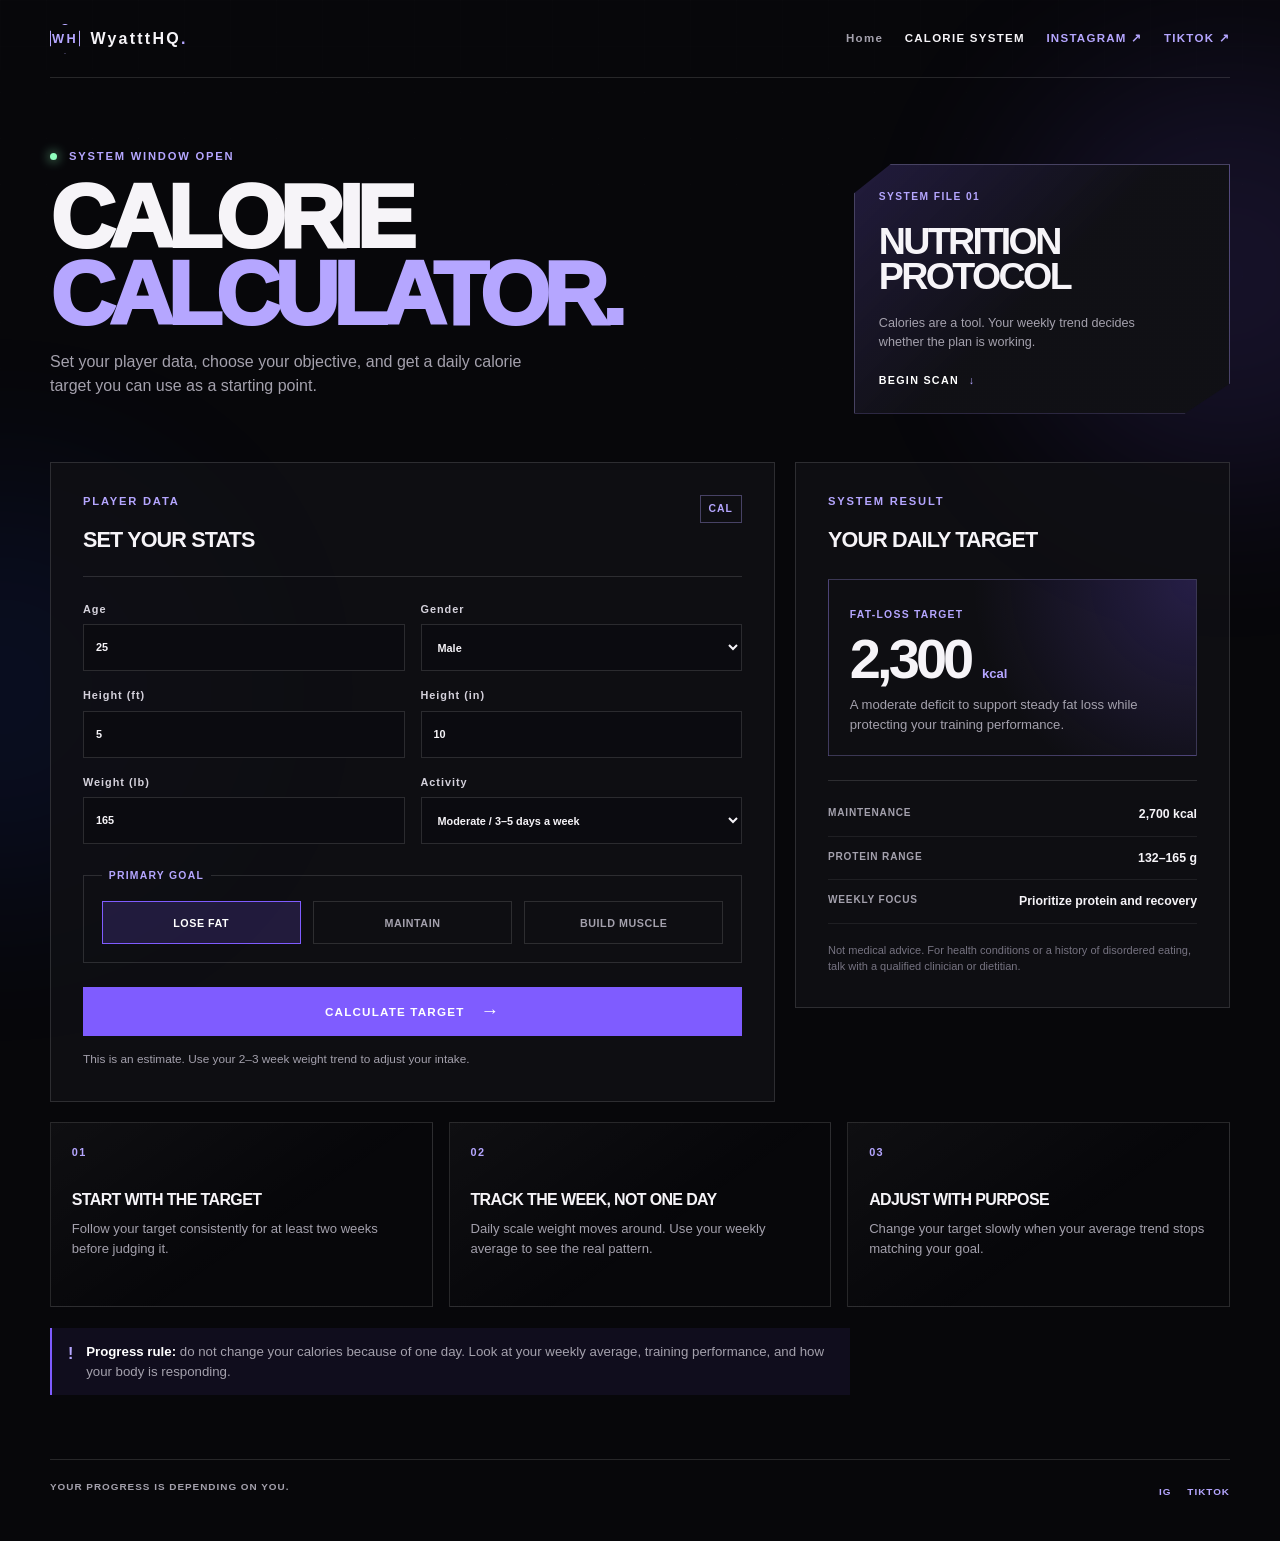
==== wyattthq/WyattHQ_Web/calculator.html @ 042cffc5 "Add files via upload" ====
<!DOCTYPE html>
<html lang="en">
<head>
  <meta charset="UTF-8" />
  <meta name="viewport" content="width=device-width, initial-scale=1.0" />
  <meta name="description" content="A responsive Solo Leveling-inspired calorie calculator." />
  <title>WyatttHQ | Calorie System</title>
  <link rel="stylesheet" href="style.css" />
</head>
<body class="calculator-system-page">
  <div class="page-glow glow-one"></div>
  <div class="page-glow glow-two"></div>

  <header class="site-header">
    <a class="brand" href="index.html" aria-label="WyatttHQ home">
      <span class="brand-mark">WH</span>
      <span>WyatttHQ<span class="brand-dot">.</span></span>
    </a>

    <button class="menu-button" id="menuButton" aria-label="Open navigation" aria-expanded="false">
      <span></span><span></span><span></span>
    </button>

    <nav class="main-nav" id="mainNav" aria-label="Main navigation">
      <a class="nav-link" href="index.html">Home</a>
      <a class="nav-link active" href="calculator.html">CALORIE SYSTEM</a>
      <a class="nav-link social-link" href="https://www.instagram.com/wyattt.hq/" target="_blank" rel="noreferrer">INSTAGRAM ↗</a>
      <a class="nav-link social-link" href="https://www.tiktok.com/@wyattt.hq" target="_blank" rel="noreferrer">TIKTOK ↗</a>
    </nav>
  </header>

  <main>
    <section class="page-section calculator-page" id="calculator">
      <div class="calculator-page-header">
        <div class="calculator-intro">
          <p class="eyebrow"><span class="status-dot"></span> SYSTEM WINDOW OPEN</p>
          <h1>CALORIE<br /><span>CALCULATOR.</span></h1>
          <p>Set your player data, choose your objective, and get a daily calorie target you can use as a starting point.</p>
        </div>

        <aside class="system-file-card" aria-label="Calorie system summary">
          <span class="system-file-label">SYSTEM FILE 01</span>
          <strong>NUTRITION<br />PROTOCOL</strong>
          <p>Calories are a tool. Your weekly trend decides whether the plan is working.</p>
          <a href="#calculatorForm">BEGIN SCAN <span>↓</span></a>
        </aside>
      </div>

      <div class="calculator-layout">
        <form class="calculator-form" id="calorieForm">
          <div class="form-title-row">
            <div>
              <p class="small-label">PLAYER DATA</p>
              <h2>SET YOUR STATS</h2>
            </div>
            <span class="form-level">CAL</span>
          </div>

          <div class="form-grid" id="calculatorForm">
            <label>
              Age
              <input type="number" id="age" min="15" max="80" value="25" required />
            </label>

            <label>
              Gender
              <select id="gender" required>
                <option value="male">Male</option>
                <option value="female">Female</option>
              </select>
            </label>

            <label>
              Height (ft)
              <input type="number" id="heightFeet" min="3" max="8" value="5" required />
            </label>

            <label>
              Height (in)
              <input type="number" id="heightInches" min="0" max="11" value="10" required />
            </label>

            <label>
              Weight (lb)
              <input type="number" id="weight" min="70" max="700" value="165" required />
            </label>

            <label>
              Activity
              <select id="activity" required>
                <option value="1.2">Low / little exercise</option>
                <option value="1.375">Light / 1–3 days a week</option>
                <option value="1.55" selected>Moderate / 3–5 days a week</option>
                <option value="1.725">High / 6–7 days a week</option>
                <option value="1.9">Very high / hard training job</option>
              </select>
            </label>
          </div>

          <fieldset class="goal-fieldset">
            <legend>PRIMARY GOAL</legend>
            <label class="goal-option">
              <input type="radio" name="goal" value="cut" checked />
              <span>LOSE FAT</span>
            </label>
            <label class="goal-option">
              <input type="radio" name="goal" value="maintain" />
              <span>MAINTAIN</span>
            </label>
            <label class="goal-option">
              <input type="radio" name="goal" value="bulk" />
              <span>BUILD MUSCLE</span>
            </label>
          </fieldset>

          <button class="primary-button calculate-button" type="submit">CALCULATE TARGET <span>→</span></button>
          <p class="form-note">This is an estimate. Use your 2–3 week weight trend to adjust your intake.</p>
        </form>

        <aside class="results-panel" aria-live="polite">
          <p class="small-label">SYSTEM RESULT</p>
          <h2>YOUR DAILY TARGET</h2>

          <div class="result-main">
            <span id="goalName">FAT-LOSS TARGET</span>
            <strong><span id="calorieResult">2,100</span> <small>kcal</small></strong>
            <p id="goalDescription">A steady deficit designed to support fat loss while keeping performance in mind.</p>
          </div>

          <div class="result-divider"></div>

          <div class="result-list">
            <div>
              <span>MAINTENANCE</span>
              <strong id="maintenanceResult">2,600 kcal</strong>
            </div>
            <div>
              <span>PROTEIN RANGE</span>
              <strong id="proteinResult">132–165 g</strong>
            </div>
            <div>
              <span>WEEKLY FOCUS</span>
              <strong id="weeklyFocus">Move with intent</strong>
            </div>
          </div>

          <p class="disclaimer">Not medical advice. For health conditions or a history of disordered eating, talk with a qualified clinician or dietitian.</p>
        </aside>
      </div>

      <section class="system-guide" aria-label="How to use the calorie system">
        <article>
          <span>01</span>
          <h2>START WITH THE TARGET</h2>
          <p>Follow your target consistently for at least two weeks before judging it.</p>
        </article>
        <article>
          <span>02</span>
          <h2>TRACK THE WEEK, NOT ONE DAY</h2>
          <p>Daily scale weight moves around. Use your weekly average to see the real pattern.</p>
        </article>
        <article>
          <span>03</span>
          <h2>ADJUST WITH PURPOSE</h2>
          <p>Change your target slowly when your average trend stops matching your goal.</p>
        </article>
      </section>

      <section class="calculator-tip">
        <span class="tip-icon">!</span>
        <p><strong>Progress rule:</strong> do not change your calories because of one day. Look at your weekly average, training performance, and how your body is responding.</p>
      </section>
    </section>
  </main>

  <footer class="site-footer">
    <p>YOUR PROGRESS IS DEPENDING ON YOU.</p>
    <div>
      <a href="https://www.instagram.com/wyattt.hq/" target="_blank" rel="noreferrer">IG</a>
      <a href="https://www.tiktok.com/@wyattt.hq" target="_blank" rel="noreferrer">TIKTOK</a>
    </div>
  </footer>

  <script src="script.js"></script>
</body>
</html>
---- wyattthq/WyattHQ_Web/style.css ----
:root {
  --bg: #07070a;
  --panel: #101015;
  --panel-soft: #17171e;
  --line: rgba(255, 255, 255, 0.13);
  --text: #f6f4f8;
  --muted: #a4a1ad;
  --accent: #7f5cff;
  --accent-light: #b5a6ff;
  --danger: #ff5c7c;
  --max-width: 1180px;
}

* { box-sizing: border-box; }

html { scroll-behavior: smooth; }

body {
  margin: 0;
  min-width: 320px;
  background: var(--bg);
  color: var(--text);
  font-family: Arial, Helvetica, sans-serif;
  line-height: 1.5;
  overflow-x: hidden;
}

body::before {
  content: "";
  position: fixed;
  inset: 0;
  pointer-events: none;
  opacity: 0.14;
  background-image:
    linear-gradient(rgba(255, 255, 255, 0.06) 1px, transparent 1px),
    linear-gradient(90deg, rgba(255, 255, 255, 0.06) 1px, transparent 1px);
  background-size: 46px 46px;
  mask-image: linear-gradient(to bottom, black, transparent 78%);
}

.page-glow {
  position: fixed;
  width: 420px;
  height: 420px;
  border-radius: 50%;
  filter: blur(95px);
  pointer-events: none;
  opacity: 0.13;
  z-index: -1;
}

.glow-one { background: var(--accent); top: 4rem; right: -10rem; }
.glow-two { background: #2859ff; bottom: 0; left: -13rem; opacity: 0.09; }

a { color: inherit; text-decoration: none; }
button, input, select { font: inherit; }

.site-header {
  width: min(calc(100% - 3rem), var(--max-width));
  min-height: 78px;
  margin: 0 auto;
  display: flex;
  align-items: center;
  justify-content: space-between;
  border-bottom: 1px solid var(--line);
  position: relative;
  z-index: 10;
}

.brand {
  display: inline-flex;
  align-items: center;
  gap: 0.65rem;
  font-size: 1rem;
  font-weight: 900;
  letter-spacing: 0.14em;
}

.brand-mark {
  display: grid;
  place-items: center;
  width: 30px;
  height: 30px;
  border: 1px solid var(--accent-light);
  color: var(--accent-light);
  clip-path: polygon(50% 0, 100% 25%, 100% 75%, 50% 100%, 0 75%, 0 25%);
  font-size: 0.8rem;
}

.brand-dot { color: var(--accent-light); }

.main-nav { display: flex; align-items: center; gap: 1.35rem; }

.nav-link {
  color: var(--muted);
  font-size: 0.72rem;
  font-weight: 800;
  letter-spacing: 0.11em;
  transition: color 0.2s ease;
}

.nav-link:hover, .nav-link.active { color: var(--text); }
.social-link { color: var(--accent-light); }

.menu-button {
  display: none;
  border: 0;
  background: transparent;
  padding: 0.4rem;
  cursor: pointer;
}
.menu-button span { display: block; width: 24px; height: 2px; margin: 4px 0; background: var(--text); }

main { width: min(calc(100% - 3rem), var(--max-width)); margin: 0 auto; }

.page-section { min-height: calc(100vh - 140px); padding: 4.5rem 0 4rem; }

.hero-grid {
  min-height: 595px;
  display: grid;
  grid-template-columns: 1fr 0.85fr;
  gap: clamp(2rem, 5vw, 7rem);
  align-items: center;
}

.eyebrow, .small-label {
  color: var(--accent-light);
  margin: 0 0 1rem;
  font-size: 0.7rem;
  line-height: 1.2;
  font-weight: 800;
  letter-spacing: 0.16em;
}

.status-dot {
  display: inline-block;
  width: 7px;
  height: 7px;
  margin-right: 0.45rem;
  border-radius: 50%;
  background: #8fffbd;
  box-shadow: 0 0 12px #8fffbd;
}

h1, h2, h3, p { margin-top: 0; }

h1 {
  margin-bottom: 1.35rem;
  font-size: clamp(3rem, 7vw, 6rem);
  line-height: 0.86;
  letter-spacing: -0.07em;
  font-weight: 950;
}

h1 span { color: var(--accent-light); }

.hero-text, .calculator-intro > p:not(.eyebrow) {
  max-width: 480px;
  color: var(--muted);
  font-size: 1rem;
}

.hero-actions { display: flex; align-items: center; gap: 1.3rem; margin: 2.2rem 0 2.5rem; flex-wrap: wrap; }

.primary-button {
  display: inline-flex;
  align-items: center;
  gap: 1rem;
  border: 1px solid var(--accent);
  background: var(--accent);
  color: white;
  padding: 0.92rem 1.1rem;
  cursor: pointer;
  font-weight: 900;
  font-size: 0.73rem;
  letter-spacing: 0.1em;
  transition: transform 0.2s ease, background 0.2s ease;
}

.primary-button span { font-size: 1.15rem; line-height: 0; }
.primary-button:hover { transform: translateY(-2px); background: #6e4aef; }

.text-button { color: var(--muted); font-weight: 800; font-size: 0.75rem; letter-spacing: 0.08em; }
.text-button span { color: var(--accent-light); margin-left: 0.35rem; }

.quick-stats { display: flex; gap: 0.75rem; flex-wrap: wrap; }
.stat-card { border-left: 1px solid var(--accent); padding: 0.1rem 1rem; min-width: 112px; }
.stat-number { display: block; font-size: 1.2rem; font-weight: 900; }
.stat-label { display: block; color: var(--muted); font-size: 0.63rem; font-weight: 800; letter-spacing: 0.09em; line-height: 1.35; }

.hero-visual { position: relative; min-height: 520px; display: flex; align-items: end; justify-content: center; }

.image-frame {
  width: min(100%, 390px);
  height: 510px;
  overflow: hidden;
  position: relative;
  border: 1px solid rgba(181, 166, 255, 0.28);
  background: linear-gradient(160deg, #12121b, #050506);
  clip-path: polygon(9% 0, 100% 0, 100% 89%, 89% 100%, 0 100%, 0 10%);
}

.image-frame::after {
  content: "";
  position: absolute;
  inset: 0;
  background: linear-gradient(to top, rgba(7, 7, 10, 0.9), rgba(7, 7, 10, 0.05) 60%);
}

.image-frame img { width: 100%; height: 100%; object-fit: cover; object-position: center; filter: contrast(1.08) saturate(0.85); }

.photo-label { position: absolute; bottom: 1.8rem; left: 2rem; z-index: 2; margin: 0; color: #ded9ff; font-size: 0.65rem; font-weight: 800; letter-spacing: 0.13em; line-height: 1.5; }
.photo-label strong { color: white; font-size: 0.85rem; }

.rank-badge {
  position: absolute;
  right: -0.6rem;
  top: 1.4rem;
  display: flex;
  flex-direction: column;
  align-items: center;
  justify-content: center;
  width: 76px;
  height: 84px;
  background: var(--accent);
  clip-path: polygon(50% 0, 100% 22%, 100% 78%, 50% 100%, 0 78%, 0 22%);
  box-shadow: 0 0 35px rgba(127, 92, 255, 0.5);
}
.rank-badge span { font-size: 0.6rem; font-weight: 900; letter-spacing: 0.12em; }
.rank-badge strong { font-size: 2.25rem; line-height: 0.8; }

.mission-section { padding-top: 5rem; }
.section-heading { display: flex; align-items: end; justify-content: space-between; gap: 2rem; margin-bottom: 1.5rem; }
.section-heading h2 { margin-bottom: 0; font-size: clamp(1.85rem, 4vw, 3rem); letter-spacing: -0.06em; }

.mission-grid { display: grid; grid-template-columns: repeat(3, 1fr); gap: 1rem; }
.mission-card { min-height: 190px; padding: 1.4rem; border: 1px solid var(--line); background: linear-gradient(135deg, rgba(255, 255, 255, 0.035), transparent); }
.mission-number { display: block; color: var(--accent-light); margin-bottom: 2rem; font-size: 0.75rem; font-weight: 900; letter-spacing: 0.11em; }
.mission-card h3 { margin-bottom: 0.65rem; font-size: 1.4rem; letter-spacing: -0.05em; }
.mission-card p { color: var(--muted); font-size: 0.9rem; margin-bottom: 0; }

.calculator-intro { max-width: 690px; margin-bottom: 3rem; }
.calculator-intro h1 { margin-bottom: 1rem; }

.calculator-layout { display: grid; grid-template-columns: minmax(0, 1.25fr) minmax(285px, 0.75fr); gap: 1.25rem; align-items: start; }
.calculator-form, .results-panel { border: 1px solid var(--line); background: rgba(16, 16, 21, 0.84); }
.calculator-form { padding: clamp(1.3rem, 3vw, 2rem); }
.results-panel { padding: clamp(1.3rem, 3vw, 2rem); position: sticky; top: 1rem; }

.form-title-row { display: flex; justify-content: space-between; gap: 1rem; align-items: start; border-bottom: 1px solid var(--line); padding-bottom: 1.2rem; margin-bottom: 1.5rem; }
.form-title-row h2, .results-panel h2 { margin-bottom: 0; font-size: 1.35rem; letter-spacing: -0.04em; }
.form-level { color: var(--accent-light); padding: 0.35rem 0.5rem; border: 1px solid rgba(181, 166, 255, 0.35); font-size: 0.65rem; font-weight: 900; letter-spacing: 0.1em; }

.form-grid { display: grid; grid-template-columns: repeat(2, 1fr); gap: 1rem; }
.form-grid label { color: #d5d2dc; font-size: 0.68rem; font-weight: 800; letter-spacing: 0.09em; }

input, select {
  display: block;
  width: 100%;
  margin-top: 0.45rem;
  min-height: 47px;
  padding: 0.65rem 0.75rem;
  border: 1px solid var(--line);
  border-radius: 0;
  outline: none;
  color: var(--text);
  background: #0b0b10;
}
input:focus, select:focus { border-color: var(--accent-light); box-shadow: 0 0 0 3px rgba(127, 92, 255, 0.14); }
select { appearance: auto; }

.goal-fieldset { margin: 1.5rem 0; padding: 1.1rem; border: 1px solid var(--line); }
.goal-fieldset legend { padding: 0 0.45rem; color: var(--accent-light); font-size: 0.65rem; font-weight: 900; letter-spacing: 0.12em; }
.goal-fieldset { display: grid; grid-template-columns: repeat(3, 1fr); gap: 0.75rem; }
.goal-option { position: relative; cursor: pointer; }
.goal-option input { position: absolute; opacity: 0; pointer-events: none; }
.goal-option span { display: block; border: 1px solid var(--line); padding: 0.78rem 0.55rem; text-align: center; color: var(--muted); font-size: 0.67rem; font-weight: 900; letter-spacing: 0.05em; }
.goal-option input:checked + span { color: white; border-color: var(--accent); background: rgba(127, 92, 255, 0.18); }

.calculate-button { width: 100%; justify-content: center; }
.form-note { margin: 0.95rem 0 0; color: var(--muted); font-size: 0.74rem; }

.result-main { margin-top: 1.4rem; padding: 1.3rem; border: 1px solid rgba(181, 166, 255, 0.28); background: radial-gradient(circle at 100% 0, rgba(127, 92, 255, 0.22), transparent 55%); }
.result-main > span { color: var(--accent-light); font-size: 0.65rem; font-weight: 900; letter-spacing: 0.12em; }
.result-main strong { display: block; margin: 0.4rem 0 0.5rem; font-size: clamp(2.35rem, 5vw, 3.5rem); line-height: 1; letter-spacing: -0.07em; }
.result-main small { color: var(--accent-light); font-size: 0.82rem; letter-spacing: 0; }
.result-main p { margin: 0; color: var(--muted); font-size: 0.82rem; }
.result-divider { height: 1px; background: var(--line); margin: 1.5rem 0 0.75rem; }
.result-list > div { display: flex; gap: 1rem; justify-content: space-between; padding: 0.75rem 0; border-bottom: 1px solid rgba(255, 255, 255, 0.07); }
.result-list span { color: var(--muted); font-size: 0.63rem; font-weight: 800; letter-spacing: 0.08em; }
.result-list strong { font-size: 0.77rem; text-align: right; }
.disclaimer { margin: 1.15rem 0 0; color: #767381; font-size: 0.69rem; }

.calculator-tip { display: flex; align-items: start; gap: 0.8rem; max-width: 800px; margin-top: 1.35rem; border-left: 2px solid var(--accent); padding: 0.85rem 1rem; background: rgba(127, 92, 255, 0.08); }
.calculator-tip p { margin: 0; color: var(--muted); font-size: 0.83rem; }
.calculator-tip strong { color: white; }
.tip-icon { color: var(--accent-light); font-weight: 900; }

.site-footer { width: min(calc(100% - 3rem), var(--max-width)); margin: 0 auto; display: flex; align-items: center; justify-content: space-between; gap: 1rem; padding: 1.25rem 0 2.25rem; border-top: 1px solid var(--line); color: var(--muted); font-size: 0.62rem; font-weight: 800; letter-spacing: 0.1em; }
.site-footer div { display: flex; gap: 1rem; }
.site-footer a { color: var(--accent-light); }

@media (max-width: 820px) {
  .site-header { width: min(calc(100% - 2rem), var(--max-width)); min-height: 68px; }
  main, .site-footer { width: min(calc(100% - 2rem), var(--max-width)); }
  .menu-button { display: block; }
  .main-nav { display: none; position: absolute; top: 67px; right: 0; left: 0; padding: 1rem; flex-direction: column; align-items: stretch; background: #111116; border: 1px solid var(--line); }
  .main-nav.open { display: flex; }
  .nav-link { padding: 0.65rem; }
  .hero-grid { grid-template-columns: 1fr; min-height: auto; gap: 2rem; }
  .hero-copy { padding-top: 1rem; }
  .hero-visual { min-height: auto; }
  .image-frame { height: min(500px, 120vw); }
  .calculator-layout { grid-template-columns: 1fr; }
  .results-panel { position: static; }
}

@media (max-width: 560px) {
  .page-section { padding-top: 3rem; }
  .hero-actions { align-items: stretch; gap: 1rem; }
  .primary-button, .text-button { width: 100%; justify-content: center; }
  .text-button { padding: 0.4rem; }
  .quick-stats { display: grid; grid-template-columns: repeat(3, 1fr); gap: 0.4rem; }
  .stat-card { min-width: 0; padding: 0.1rem 0.55rem; }
  .stat-number { font-size: 1rem; }
  .stat-label { font-size: 0.56rem; }
  .rank-badge { right: -0.45rem; top: 1rem; width: 65px; height: 72px; }
  .mission-grid { grid-template-columns: 1fr; }
  .mission-card { min-height: auto; }
  .section-heading { display: block; }
  .form-grid { grid-template-columns: 1fr; }
  .goal-fieldset { grid-template-columns: 1fr; }
  .site-footer { align-items: flex-start; flex-direction: column; }
}


/* Separate calculator.html page */
.calculator-page-header {
  display: grid;
  grid-template-columns: minmax(0, 1fr) minmax(260px, 0.48fr);
  gap: 1.25rem;
  align-items: end;
  margin-bottom: 3rem;
}

.calculator-page-header .calculator-intro { margin-bottom: 0; }

.system-file-card {
  min-height: 250px;
  display: flex;
  flex-direction: column;
  align-items: flex-start;
  justify-content: space-between;
  padding: 1.5rem;
  border: 1px solid rgba(181, 166, 255, 0.33);
  background:
    linear-gradient(135deg, rgba(127, 92, 255, 0.18), rgba(16, 16, 21, 0.95) 50%),
    rgba(16, 16, 21, 0.84);
  clip-path: polygon(10% 0, 100% 0, 100% 88%, 88% 100%, 0 100%, 0 12%);
}

.system-file-label {
  color: var(--accent-light);
  font-size: 0.64rem;
  font-weight: 900;
  letter-spacing: 0.14em;
}

.system-file-card strong {
  font-size: clamp(1.6rem, 3vw, 2.35rem);
  line-height: 0.93;
  letter-spacing: -0.07em;
}

.system-file-card p {
  max-width: 260px;
  margin-bottom: 0;
  color: var(--muted);
  font-size: 0.79rem;
}

.system-file-card a {
  color: white;
  font-size: 0.67rem;
  font-weight: 900;
  letter-spacing: 0.12em;
}

.system-file-card a span { color: var(--accent-light); margin-left: 0.35rem; }

.system-guide {
  display: grid;
  grid-template-columns: repeat(3, 1fr);
  gap: 1rem;
  margin-top: 1.25rem;
}

.system-guide article {
  min-height: 185px;
  padding: 1.3rem;
  border: 1px solid var(--line);
  background: linear-gradient(145deg, rgba(255,255,255,0.035), transparent 60%);
}

.system-guide span {
  display: block;
  margin-bottom: 2rem;
  color: var(--accent-light);
  font-size: 0.68rem;
  font-weight: 900;
  letter-spacing: 0.13em;
}

.system-guide h2 {
  margin-bottom: 0.7rem;
  font-size: 1rem;
  line-height: 1;
  letter-spacing: -0.04em;
}

.system-guide p {
  margin-bottom: 0;
  color: var(--muted);
  font-size: 0.82rem;
}

@media (max-width: 820px) {
  .calculator-page-header { grid-template-columns: 1fr; }
  .system-file-card { min-height: 215px; }
}

@media (max-width: 560px) {
  .system-guide { grid-template-columns: 1fr; }
  .system-guide article { min-height: auto; }
  .system-guide span { margin-bottom: 1.25rem; }
}
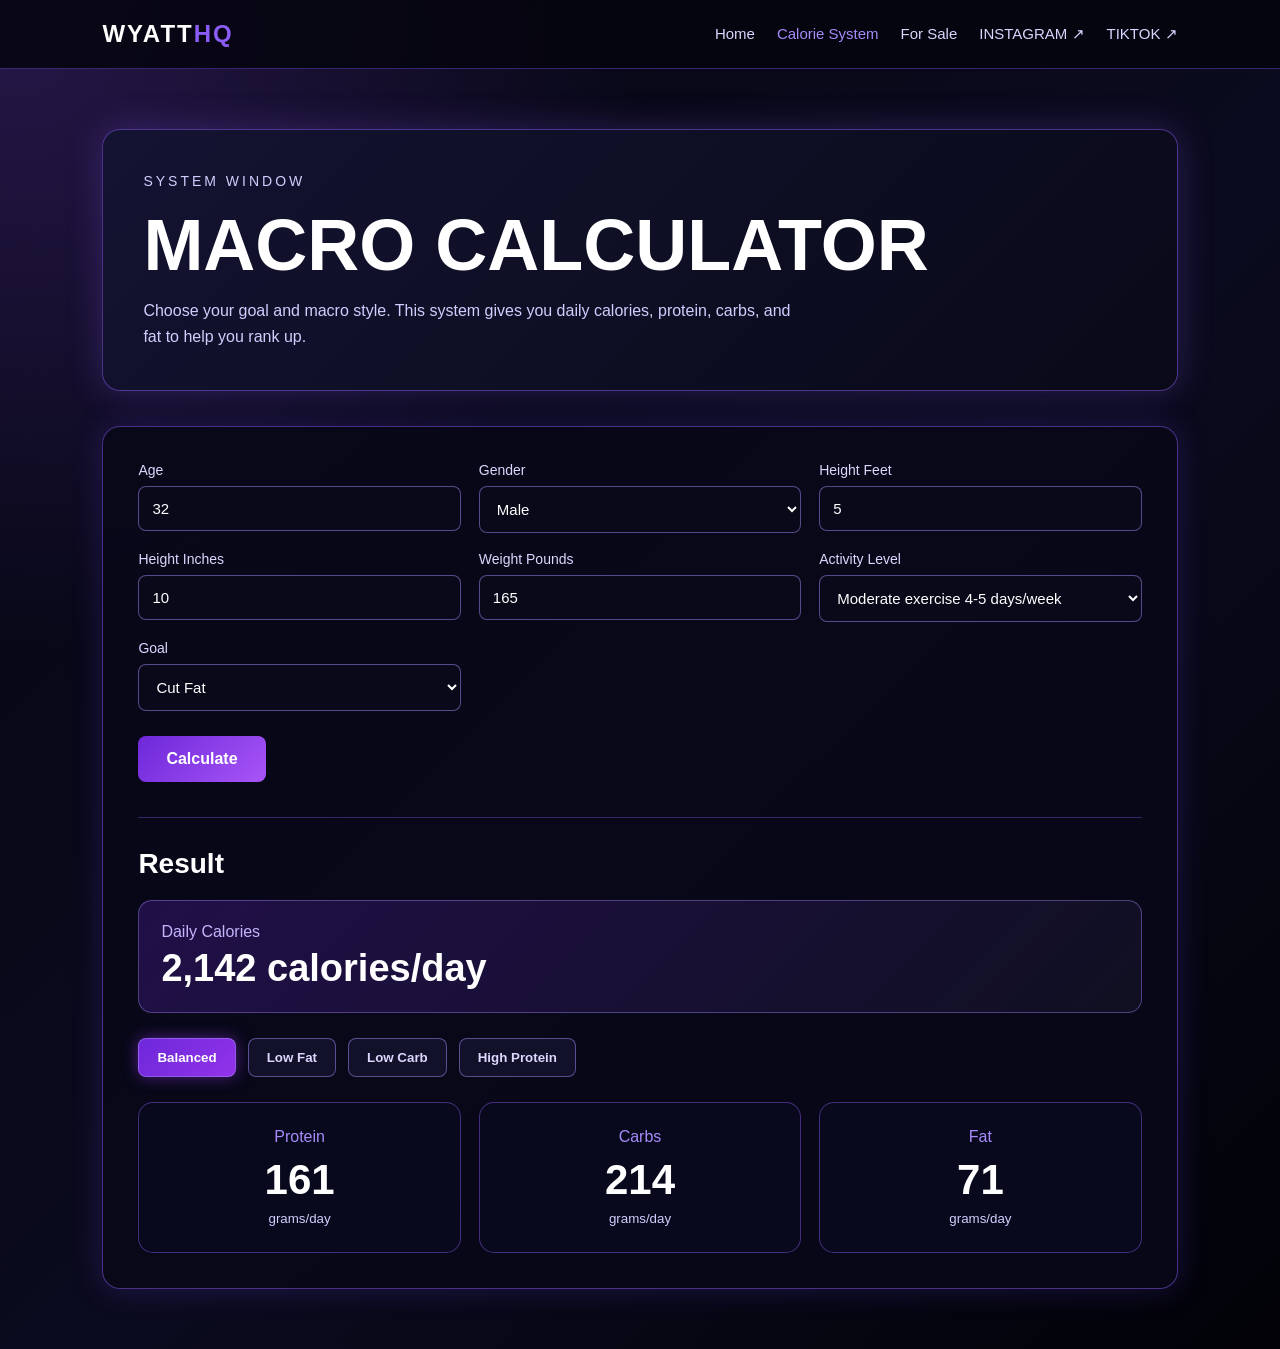
==== commit 308f2941: "draft2" ====
--- a/wyattthq/WyattHQ_Web/calculator.html
+++ b/wyattthq/WyattHQ_Web/calculator.html
@@ -3,184 +3,136 @@
 <head>
   <meta charset="UTF-8" />
   <meta name="viewport" content="width=device-width, initial-scale=1.0" />
-  <meta name="description" content="A responsive Solo Leveling-inspired calorie calculator." />
-  <title>WyatttHQ | Calorie System</title>
-  <link rel="stylesheet" href="style.css" />
+  <title>Calorie System | Wyatt HQ</title>
+  <link rel="stylesheet" href="css/Cstyle.css" />
 </head>
-<body class="calculator-system-page">
-  <div class="page-glow glow-one"></div>
-  <div class="page-glow glow-two"></div>
+<body>
 
-  <header class="site-header">
-    <a class="brand" href="index.html" aria-label="WyatttHQ home">
-      <span class="brand-mark">WH</span>
-      <span>WyatttHQ<span class="brand-dot">.</span></span>
-    </a>
+  <header class="navbar">
+    <div class="logo">WYATT<span>HQ</span></div>
 
-    <button class="menu-button" id="menuButton" aria-label="Open navigation" aria-expanded="false">
-      <span></span><span></span><span></span>
-    </button>
-
-    <nav class="main-nav" id="mainNav" aria-label="Main navigation">
-      <a class="nav-link" href="index.html">Home</a>
-      <a class="nav-link active" href="calculator.html">CALORIE SYSTEM</a>
+    <nav>
+      <a href="index.html">Home</a>
+      <a href="calculator.html" class="active">Calorie System</a>
+      <a href="sale.html">For Sale</a>
       <a class="nav-link social-link" href="https://www.instagram.com/wyattt.hq/" target="_blank" rel="noreferrer">INSTAGRAM ↗</a>
       <a class="nav-link social-link" href="https://www.tiktok.com/@wyattt.hq" target="_blank" rel="noreferrer">TIKTOK ↗</a>
     </nav>
   </header>
 
-  <main>
-    <section class="page-section calculator-page" id="calculator">
-      <div class="calculator-page-header">
-        <div class="calculator-intro">
-          <p class="eyebrow"><span class="status-dot"></span> SYSTEM WINDOW OPEN</p>
-          <h1>CALORIE<br /><span>CALCULATOR.</span></h1>
-          <p>Set your player data, choose your objective, and get a daily calorie target you can use as a starting point.</p>
+  <main class="calculator-page">
+
+    <section class="calculator-hero">
+      <div>
+        <p class="system-label">SYSTEM WINDOW</p>
+        <h1>Macro Calculator</h1>
+        <p>
+          Choose your goal and macro style. This system gives you daily calories,
+          protein, carbs, and fat to help you rank up.
+        </p>
+      </div>
+    </section>
+
+    <section class="calculator-box">
+
+      <div class="form-grid">
+
+        <div class="form-control">
+          <label>Age</label>
+          <input type="number" id="age" value="32" />
         </div>
 
-        <aside class="system-file-card" aria-label="Calorie system summary">
-          <span class="system-file-label">SYSTEM FILE 01</span>
-          <strong>NUTRITION<br />PROTOCOL</strong>
-          <p>Calories are a tool. Your weekly trend decides whether the plan is working.</p>
-          <a href="#calculatorForm">BEGIN SCAN <span>↓</span></a>
-        </aside>
+        <div class="form-control">
+          <label>Gender</label>
+          <select id="gender">
+            <option value="male">Male</option>
+            <option value="female">Female</option>
+          </select>
+        </div>
+
+        <div class="form-control">
+          <label>Height Feet</label>
+          <input type="number" id="feet" value="5" />
+        </div>
+
+        <div class="form-control">
+          <label>Height Inches</label>
+          <input type="number" id="inches" value="10" />
+        </div>
+
+        <div class="form-control">
+          <label>Weight Pounds</label>
+          <input type="number" id="weight" value="165" />
+        </div>
+
+        <div class="form-control">
+          <label>Activity Level</label>
+          <select id="activity">
+            <option value="1.2">Little exercise</option>
+            <option value="1.375">Light exercise 1-3 days/week</option>
+            <option value="1.55" selected>Moderate exercise 4-5 days/week</option>
+            <option value="1.725">Hard exercise 6-7 days/week</option>
+            <option value="1.9">Very hard exercise</option>
+          </select>
+        </div>
+
+        <div class="form-control">
+          <label>Goal</label>
+          <select id="goal">
+            <option value="maintain">Maintain Weight</option>
+            <option value="cut" selected>Cut Fat</option>
+            <option value="bulk">Lean Bulk</option>
+          </select>
+        </div>
+
       </div>
 
-      <div class="calculator-layout">
-        <form class="calculator-form" id="calorieForm">
-          <div class="form-title-row">
-            <div>
-              <p class="small-label">PLAYER DATA</p>
-              <h2>SET YOUR STATS</h2>
-            </div>
-            <span class="form-level">CAL</span>
+      <button class="calculate-btn" onclick="calculateCalories()">Calculate</button>
+
+      <div class="result-box">
+
+        <h2>Result</h2>
+
+        <div class="calorie-result">
+          <p>Daily Calories</p>
+          <h3 id="caloriesResult">---</h3>
+        </div>
+
+        <div class="macro-tabs">
+          <button class="macro-tab active" onclick="changeMacro('balanced', this)">Balanced</button>
+          <button class="macro-tab" onclick="changeMacro('lowFat', this)">Low Fat</button>
+          <button class="macro-tab" onclick="changeMacro('lowCarb', this)">Low Carb</button>
+          <button class="macro-tab" onclick="changeMacro('highProtein', this)">High Protein</button>
+        </div>
+
+        <div class="macro-results">
+
+          <div class="macro-card">
+            <span>Protein</span>
+            <strong id="proteinResult">---</strong>
+            <small>grams/day</small>
           </div>
 
-          <div class="form-grid" id="calculatorForm">
-            <label>
-              Age
-              <input type="number" id="age" min="15" max="80" value="25" required />
-            </label>
-
-            <label>
-              Gender
-              <select id="gender" required>
-                <option value="male">Male</option>
-                <option value="female">Female</option>
-              </select>
-            </label>
-
-            <label>
-              Height (ft)
-              <input type="number" id="heightFeet" min="3" max="8" value="5" required />
-            </label>
-
-            <label>
-              Height (in)
-              <input type="number" id="heightInches" min="0" max="11" value="10" required />
-            </label>
-
-            <label>
-              Weight (lb)
-              <input type="number" id="weight" min="70" max="700" value="165" required />
-            </label>
-
-            <label>
-              Activity
-              <select id="activity" required>
-                <option value="1.2">Low / little exercise</option>
-                <option value="1.375">Light / 1–3 days a week</option>
-                <option value="1.55" selected>Moderate / 3–5 days a week</option>
-                <option value="1.725">High / 6–7 days a week</option>
-                <option value="1.9">Very high / hard training job</option>
-              </select>
-            </label>
+          <div class="macro-card">
+            <span>Carbs</span>
+            <strong id="carbsResult">---</strong>
+            <small>grams/day</small>
           </div>
 
-          <fieldset class="goal-fieldset">
-            <legend>PRIMARY GOAL</legend>
-            <label class="goal-option">
-              <input type="radio" name="goal" value="cut" checked />
-              <span>LOSE FAT</span>
-            </label>
-            <label class="goal-option">
-              <input type="radio" name="goal" value="maintain" />
-              <span>MAINTAIN</span>
-            </label>
-            <label class="goal-option">
-              <input type="radio" name="goal" value="bulk" />
-              <span>BUILD MUSCLE</span>
-            </label>
-          </fieldset>
-
-          <button class="primary-button calculate-button" type="submit">CALCULATE TARGET <span>→</span></button>
-          <p class="form-note">This is an estimate. Use your 2–3 week weight trend to adjust your intake.</p>
-        </form>
-
-        <aside class="results-panel" aria-live="polite">
-          <p class="small-label">SYSTEM RESULT</p>
-          <h2>YOUR DAILY TARGET</h2>
-
-          <div class="result-main">
-            <span id="goalName">FAT-LOSS TARGET</span>
-            <strong><span id="calorieResult">2,100</span> <small>kcal</small></strong>
-            <p id="goalDescription">A steady deficit designed to support fat loss while keeping performance in mind.</p>
+          <div class="macro-card">
+            <span>Fat</span>
+            <strong id="fatResult">---</strong>
+            <small>grams/day</small>
           </div>
 
-          <div class="result-divider"></div>
+        </div>
 
-          <div class="result-list">
-            <div>
-              <span>MAINTENANCE</span>
-              <strong id="maintenanceResult">2,600 kcal</strong>
-            </div>
-            <div>
-              <span>PROTEIN RANGE</span>
-              <strong id="proteinResult">132–165 g</strong>
-            </div>
-            <div>
-              <span>WEEKLY FOCUS</span>
-              <strong id="weeklyFocus">Move with intent</strong>
-            </div>
-          </div>
-
-          <p class="disclaimer">Not medical advice. For health conditions or a history of disordered eating, talk with a qualified clinician or dietitian.</p>
-        </aside>
       </div>
 
-      <section class="system-guide" aria-label="How to use the calorie system">
-        <article>
-          <span>01</span>
-          <h2>START WITH THE TARGET</h2>
-          <p>Follow your target consistently for at least two weeks before judging it.</p>
-        </article>
-        <article>
-          <span>02</span>
-          <h2>TRACK THE WEEK, NOT ONE DAY</h2>
-          <p>Daily scale weight moves around. Use your weekly average to see the real pattern.</p>
-        </article>
-        <article>
-          <span>03</span>
-          <h2>ADJUST WITH PURPOSE</h2>
-          <p>Change your target slowly when your average trend stops matching your goal.</p>
-        </article>
-      </section>
+    </section>
 
-      <section class="calculator-tip">
-        <span class="tip-icon">!</span>
-        <p><strong>Progress rule:</strong> do not change your calories because of one day. Look at your weekly average, training performance, and how your body is responding.</p>
-      </section>
-    </section>
   </main>
-
-  <footer class="site-footer">
-    <p>YOUR PROGRESS IS DEPENDING ON YOU.</p>
-    <div>
-      <a href="https://www.instagram.com/wyattt.hq/" target="_blank" rel="noreferrer">IG</a>
-      <a href="https://www.tiktok.com/@wyattt.hq" target="_blank" rel="noreferrer">TIKTOK</a>
-    </div>
-  </footer>
 
   <script src="script.js"></script>
 </body>
-</html>
+</html>
--- a/wyattthq/WyattHQ_Web/css/Cstyle.css
+++ b/wyattthq/WyattHQ_Web/css/Cstyle.css
@@ -0,0 +1,288 @@
+* {
+  margin: 0;
+  padding: 0;
+  box-sizing: border-box;
+}
+
+body {
+  background:
+    radial-gradient(circle at top left, rgba(103, 58, 183, 0.35), transparent 35%),
+    linear-gradient(135deg, #050510, #0b0b1f 55%, #020208);
+  color: white;
+  font-family: Arial, Helvetica, sans-serif;
+  min-height: 100vh;
+}
+
+/* NAVBAR */
+
+.navbar {
+  width: 100%;
+  padding: 20px 8%;
+  display: flex;
+  justify-content: space-between;
+  align-items: center;
+  background: rgba(5, 5, 15, 0.85);
+  border-bottom: 1px solid rgba(132, 88, 255, 0.4);
+  position: sticky;
+  top: 0;
+  z-index: 10;
+}
+
+.logo {
+  font-size: 24px;
+  font-weight: bold;
+  letter-spacing: 2px;
+}
+
+.logo span {
+  color: #8b5cf6;
+}
+
+nav {
+  display: flex;
+  gap: 22px;
+}
+
+nav a {
+  color: #d6d6ff;
+  text-decoration: none;
+  font-size: 15px;
+}
+
+nav a:hover,
+nav a.active {
+  color: #a78bfa;
+}
+
+/* PAGE */
+
+.calculator-page {
+  padding: 60px 8%;
+}
+
+.calculator-hero {
+  margin-bottom: 35px;
+  padding: 40px;
+  border: 1px solid rgba(139, 92, 246, 0.5);
+  background:
+    linear-gradient(135deg, rgba(20, 20, 50, 0.95), rgba(10, 10, 25, 0.95));
+  box-shadow: 0 0 35px rgba(139, 92, 246, 0.25);
+  border-radius: 18px;
+}
+
+.system-label {
+  color: #a78bfa;
+  font-size: 14px;
+  letter-spacing: 3px;
+  margin-bottom: 12px;
+}
+
+.calculator-hero h1 {
+  font-size: clamp(36px, 7vw, 72px);
+  text-transform: uppercase;
+  margin-bottom: 12px;
+}
+
+.calculator-hero p {
+  max-width: 650px;
+  color: #cfcfff;
+  line-height: 1.6;
+}
+
+/* CALCULATOR BOX */
+
+.calculator-box {
+  padding: 35px;
+  background: rgba(8, 8, 25, 0.9);
+  border: 1px solid rgba(139, 92, 246, 0.5);
+  border-radius: 18px;
+  box-shadow: 0 0 30px rgba(93, 63, 211, 0.25);
+}
+
+.form-grid {
+  display: grid;
+  grid-template-columns: repeat(3, 1fr);
+  gap: 18px;
+}
+
+.form-control {
+  display: flex;
+  flex-direction: column;
+}
+
+.form-control label {
+  margin-bottom: 8px;
+  color: #dcd7ff;
+  font-size: 14px;
+}
+
+.form-control input,
+.form-control select {
+  padding: 13px;
+  border-radius: 8px;
+  border: 1px solid rgba(167, 139, 250, 0.5);
+  background: #09091a;
+  color: white;
+  font-size: 15px;
+}
+
+.calculate-btn {
+  margin-top: 25px;
+  padding: 14px 28px;
+  border: none;
+  border-radius: 8px;
+  background: linear-gradient(135deg, #6d28d9, #a855f7);
+  color: white;
+  font-size: 16px;
+  font-weight: bold;
+  cursor: pointer;
+}
+
+.calculate-btn:hover {
+  transform: translateY(-2px);
+  box-shadow: 0 0 20px rgba(168, 85, 247, 0.6);
+}
+
+/* RESULT */
+
+.result-box {
+  margin-top: 35px;
+  padding-top: 30px;
+  border-top: 1px solid rgba(139, 92, 246, 0.35);
+}
+
+.result-box h2 {
+  margin-bottom: 20px;
+  font-size: 28px;
+}
+
+.calorie-result {
+  padding: 22px;
+  margin-bottom: 25px;
+  background: linear-gradient(135deg, rgba(109, 40, 217, 0.25), rgba(17, 17, 35, 0.95));
+  border: 1px solid rgba(167, 139, 250, 0.4);
+  border-radius: 14px;
+}
+
+.calorie-result p {
+  color: #c4b5fd;
+  margin-bottom: 6px;
+}
+
+.calorie-result h3 {
+  font-size: 38px;
+}
+
+/* MACRO TABS */
+
+.macro-tabs {
+  display: flex;
+  flex-wrap: wrap;
+  gap: 12px;
+  margin-bottom: 25px;
+}
+
+.macro-tab {
+  padding: 11px 18px;
+  border: 1px solid rgba(167, 139, 250, 0.5);
+  background: #11112a;
+  color: #dcd7ff;
+  border-radius: 8px;
+  cursor: pointer;
+  font-weight: bold;
+}
+
+.macro-tab:hover,
+.macro-tab.active {
+  background: linear-gradient(135deg, #6d28d9, #9333ea);
+  color: white;
+  box-shadow: 0 0 15px rgba(147, 51, 234, 0.5);
+}
+
+/* MACRO CARDS */
+
+.macro-results {
+  display: grid;
+  grid-template-columns: repeat(3, 1fr);
+  gap: 18px;
+}
+
+.macro-card {
+  padding: 25px;
+  text-align: center;
+  background: rgba(10, 10, 30, 0.95);
+  border: 1px solid rgba(139, 92, 246, 0.45);
+  border-radius: 15px;
+}
+
+.macro-card span {
+  display: block;
+  color: #a78bfa;
+  margin-bottom: 10px;
+  font-size: 16px;
+}
+
+.macro-card strong {
+  display: block;
+  font-size: 42px;
+  margin-bottom: 5px;
+}
+
+.macro-card small {
+  color: #cfcfff;
+}
+
+/* TABLET */
+
+@media (max-width: 900px) {
+  .navbar {
+    flex-direction: column;
+    gap: 15px;
+  }
+
+  nav {
+    flex-wrap: wrap;
+    justify-content: center;
+  }
+
+  .form-grid {
+    grid-template-columns: repeat(2, 1fr);
+  }
+
+  .macro-results {
+    grid-template-columns: 1fr;
+  }
+}
+
+/* PHONE */
+
+@media (max-width: 600px) {
+  .calculator-page {
+    padding: 35px 5%;
+  }
+
+  .calculator-hero,
+  .calculator-box {
+    padding: 24px;
+  }
+
+  .form-grid {
+    grid-template-columns: 1fr;
+  }
+
+  .macro-tabs {
+    flex-direction: column;
+  }
+
+  .macro-tab {
+    width: 100%;
+  }
+
+  .calorie-result h3 {
+    font-size: 30px;
+  }
+
+  .macro-card strong {
+    font-size: 36px;
+  }
+}
